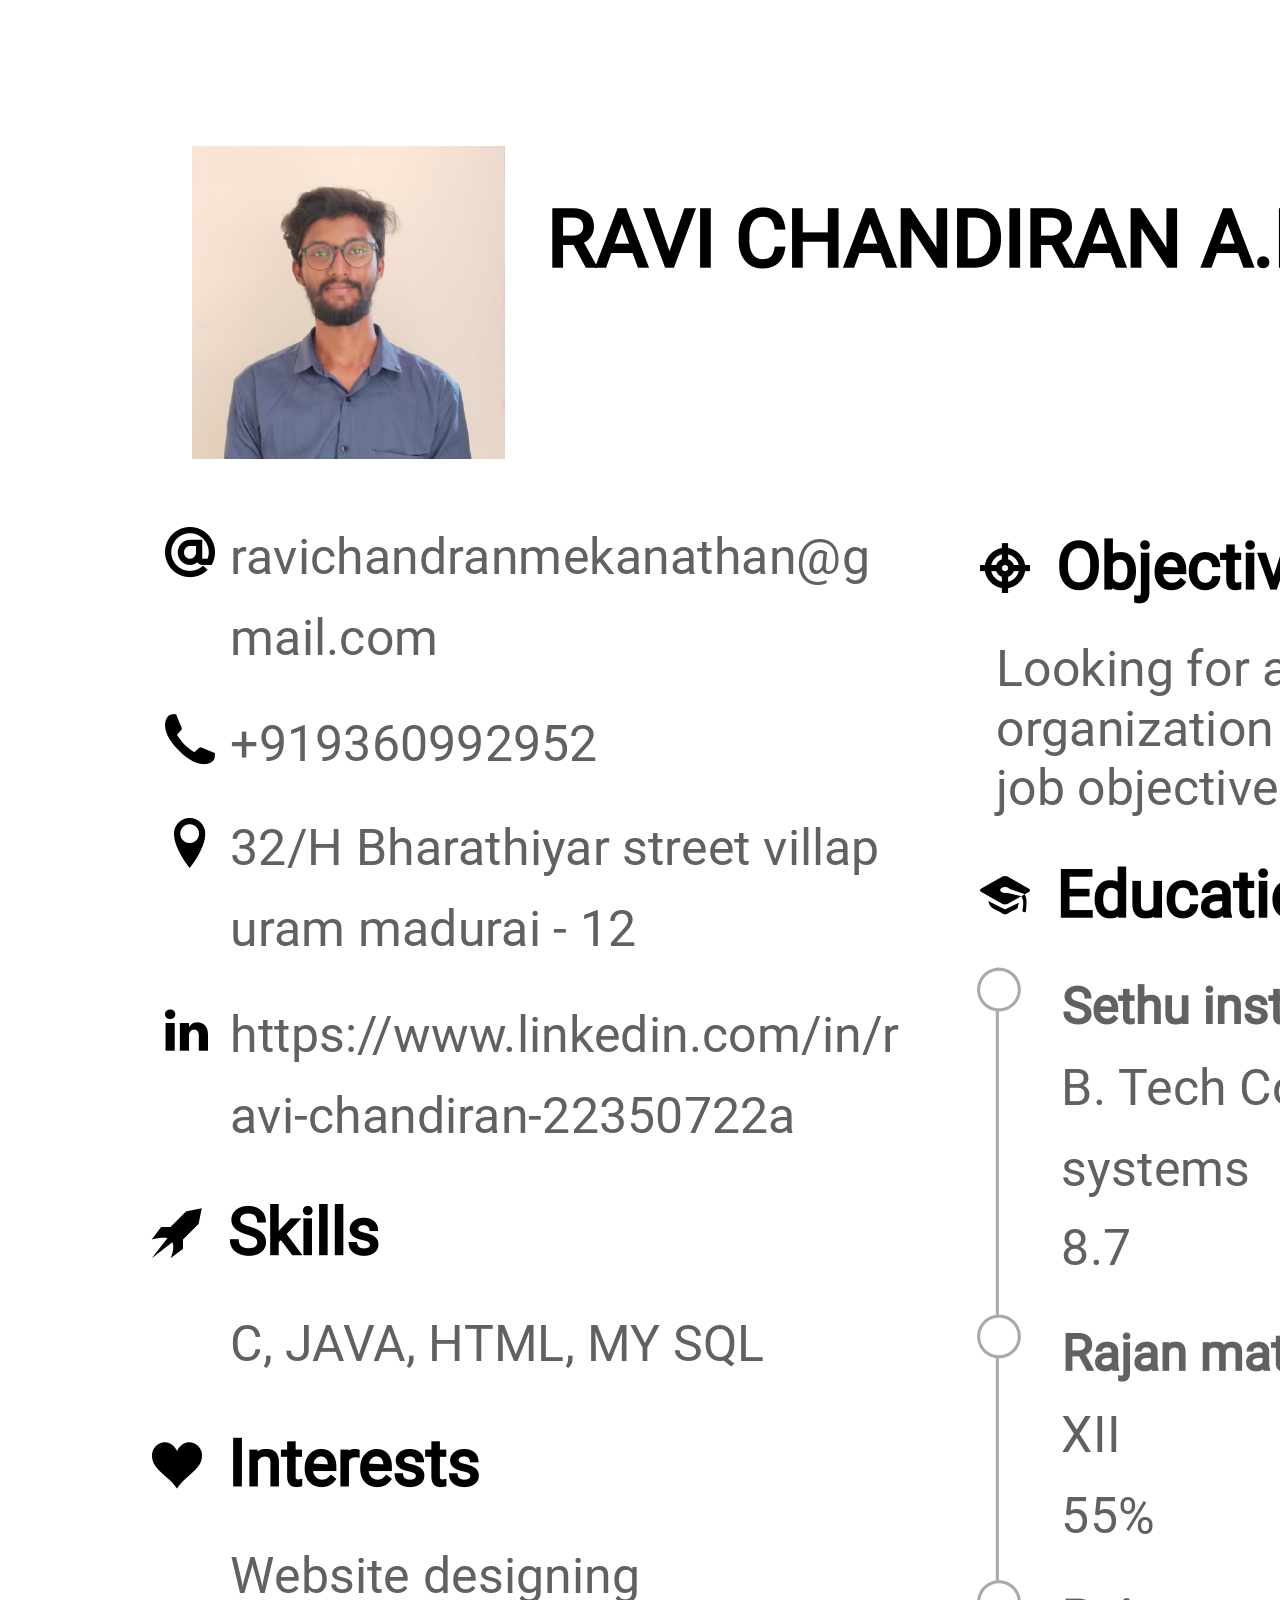
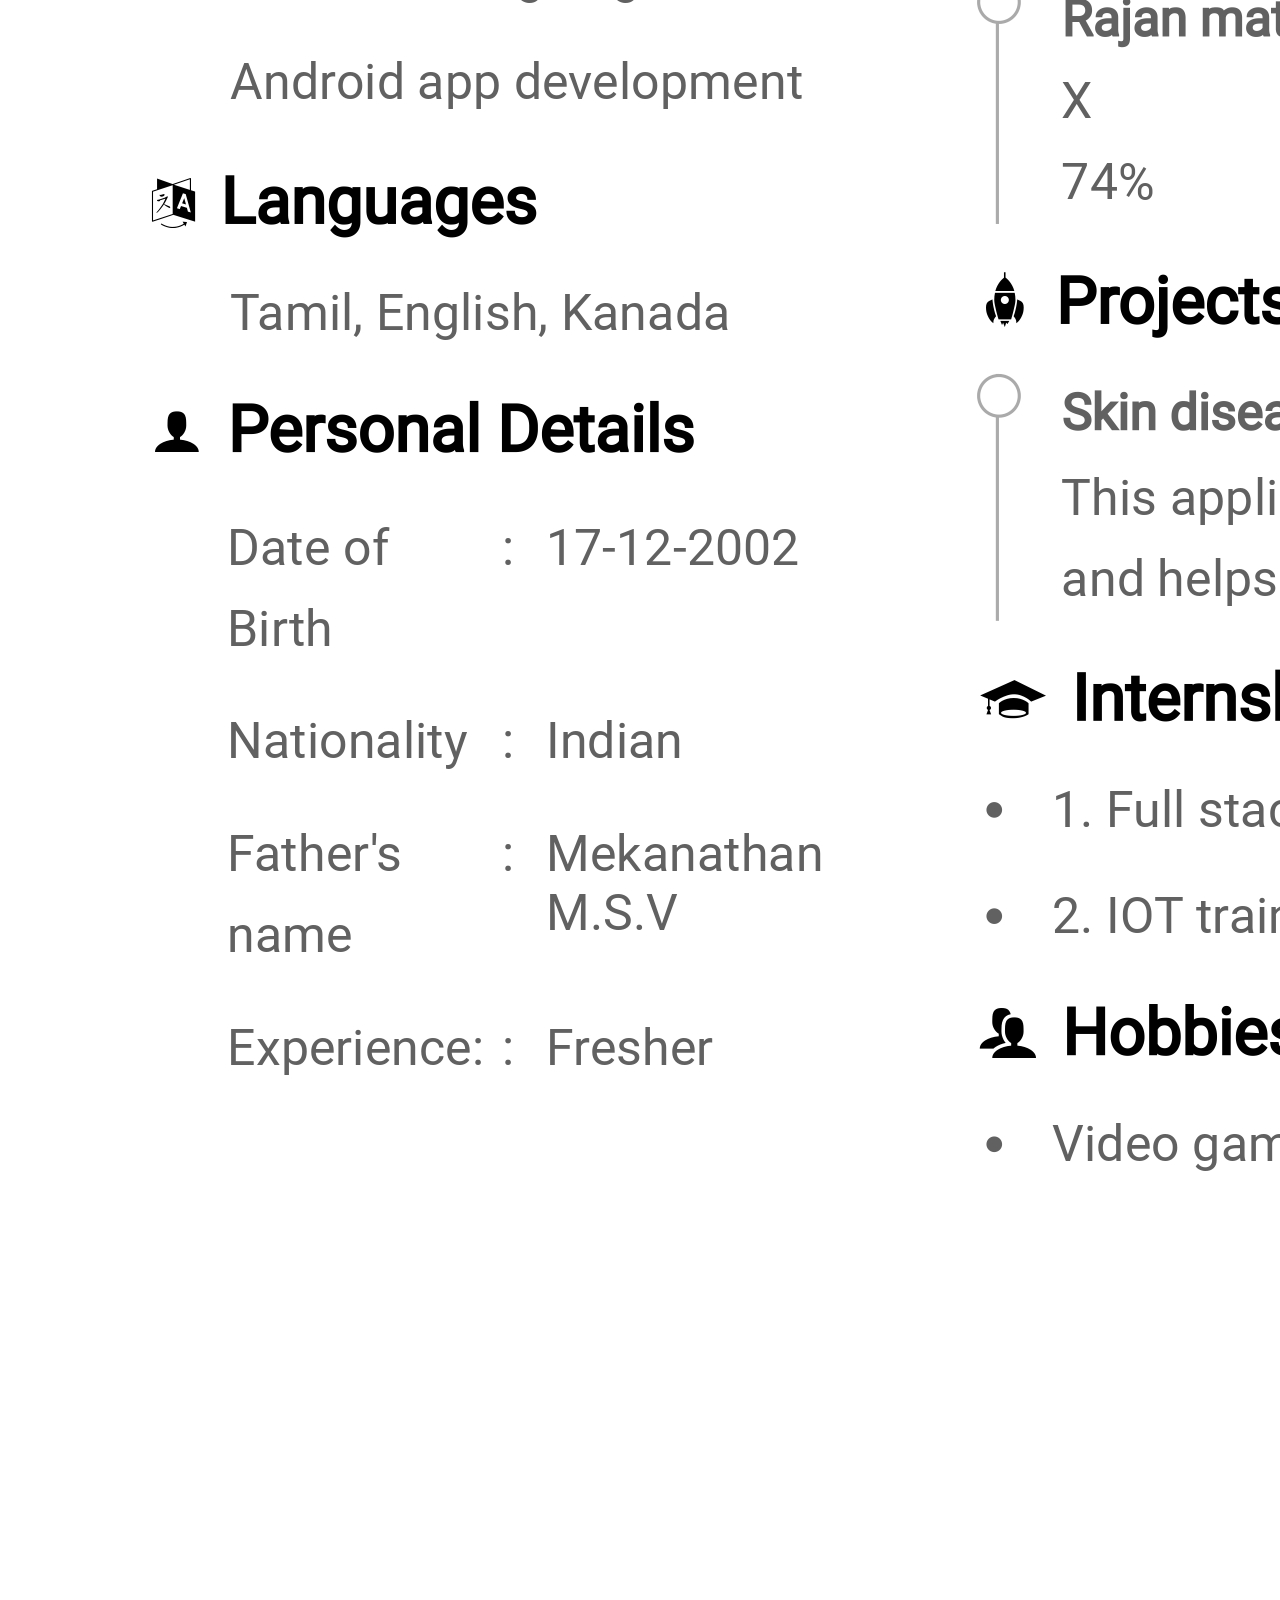
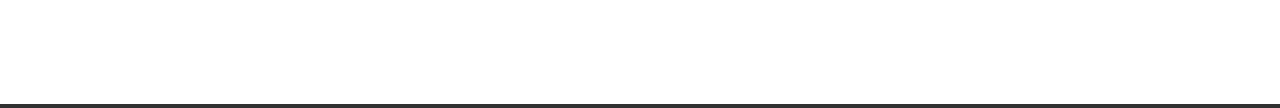
==== PORT-FOLIO/resume.html @ 9bcb57ed "first commit" ====
<!DOCTYPE html>
<html lang="en">
<head>
    <title>Resume</title>
    <meta charset="UTF-8">
    <meta name="viewport" content="width=device-width, initial-scale=1.0">
    <meta charset="UTF-8">
    <meta name="viewport" content="width=device-width, initial-scale=1.0">
    <link rel="stylesheet" href="resume.css">
    <link rel="stylesheet" href="https://cdnjs.cloudflare.com/ajax/libs/font-awesome/4.7.0/css/font-awesome.min.css">
    <link rel="stylesheet" href="https://cdnjs.cloudflare.com/ajax/libs/font-awesome/4.7.0/css/font-awesome.min.css">
    <link href="https://cdn.jsdelivr.net/npm/bootstrap@5.0.2/dist/css/bootstrap.min.css" rel="stylesheet" integrity="sha384-EVSTQN3/azprG1Anm3QDgpJLIm9Nao0Yz1ztcQTwFspd3yD65VohhpuuCOmLASjC" crossorigin="anonymous">
</head>
<body>

    <!--.................IMPORTED SCRIPTS...................-->

    <script src="https://cdn.jsdelivr.net/npm/bootstrap@5.0.2/dist/js/bootstrap.bundle.min.js" integrity="sha384-MrcW6ZMFYlzcLA8Nl+NtUVF0sA7MsXsP1UyJoMp4YLEuNSfAP+JcXn/tWtIaxVXM" crossorigin="anonymous"></script>
    <script src="https://cdn.jsdelivr.net/npm/@popperjs/core@2.9.2/dist/umd/popper.min.js" integrity="sha384-IQsoLXl5PILFhosVNubq5LC7Qb9DXgDA9i+tQ8Zj3iwWAwPtgFTxbJ8NT4GN1R8p" crossorigin="anonymous"></script>
    <script src="https://cdn.jsdelivr.net/npm/bootstrap@5.0.2/dist/js/bootstrap.min.js" integrity="sha384-cVKIPhGWiC2Al4u+LWgxfKTRIcfu0JTxR+EQDz/bgldoEyl4H0zUF0QKbrJ0EcQF" crossorigin="anonymous"></script>

    <!--................RESUME PAGE....................-->

    <section id="#Resume">
        <div class="container">
        <div class="Resume">
            <div class="row">
                <div class="col">
                    <img class="my resume shadow img-fluid" src="resume_image.jpg">
                </div>
            </div>
        </div>
    </div>
    </section>
    
</body>
</html>
---- PORT-FOLIO/resume.css ----
*{
    margin: 0;
    padding: 0;
    background-color: rgb(49, 49, 49);
}
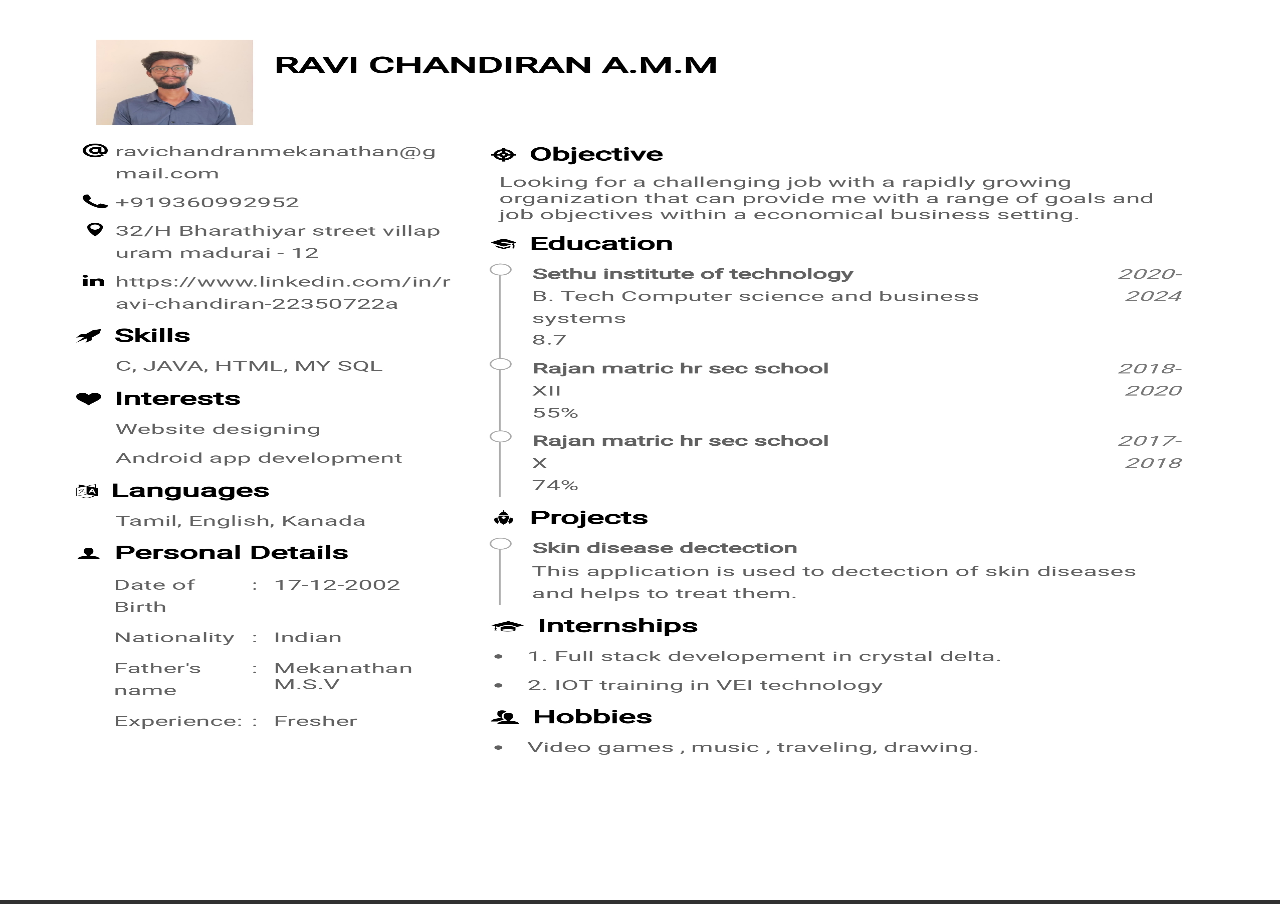
==== commit 569ae63e: "new updates" ====
--- a/PORT-FOLIO/resume.html
+++ b/PORT-FOLIO/resume.html
@@ -13,12 +13,6 @@
 </head>
 <body>
 
-    <!--.................IMPORTED SCRIPTS...................-->
-
-    <script src="https://cdn.jsdelivr.net/npm/bootstrap@5.0.2/dist/js/bootstrap.bundle.min.js" integrity="sha384-MrcW6ZMFYlzcLA8Nl+NtUVF0sA7MsXsP1UyJoMp4YLEuNSfAP+JcXn/tWtIaxVXM" crossorigin="anonymous"></script>
-    <script src="https://cdn.jsdelivr.net/npm/@popperjs/core@2.9.2/dist/umd/popper.min.js" integrity="sha384-IQsoLXl5PILFhosVNubq5LC7Qb9DXgDA9i+tQ8Zj3iwWAwPtgFTxbJ8NT4GN1R8p" crossorigin="anonymous"></script>
-    <script src="https://cdn.jsdelivr.net/npm/bootstrap@5.0.2/dist/js/bootstrap.min.js" integrity="sha384-cVKIPhGWiC2Al4u+LWgxfKTRIcfu0JTxR+EQDz/bgldoEyl4H0zUF0QKbrJ0EcQF" crossorigin="anonymous"></script>
-
     <!--................RESUME PAGE....................-->
 
     <section id="#Resume">
@@ -32,6 +26,11 @@
         </div>
     </div>
     </section>
+
+    <!--.................IMPORTED SCRIPTS...................-->
+
+    <script src="https://cdn.jsdelivr.net/npm/@popperjs/core@2.9.2/dist/umd/popper.min.js" integrity="sha384-IQsoLXl5PILFhosVNubq5LC7Qb9DXgDA9i+tQ8Zj3iwWAwPtgFTxbJ8NT4GN1R8p" crossorigin="anonymous"></script>
+    <script src="https://cdn.jsdelivr.net/npm/bootstrap@5.0.2/dist/js/bootstrap.min.js" integrity="sha384-cVKIPhGWiC2Al4u+LWgxfKTRIcfu0JTxR+EQDz/bgldoEyl4H0zUF0QKbrJ0EcQF" crossorigin="anonymous"></script>
     
 </body>
 </html>--- a/PORT-FOLIO/resume.css
+++ b/PORT-FOLIO/resume.css
@@ -2,4 +2,11 @@
     margin: 0;
     padding: 0;
     background-color: rgb(49, 49, 49);
+}
+
+img{
+    width: 100%;
+    height: 100vh;
+    justify-content: center;
+    align-items: center;
 }